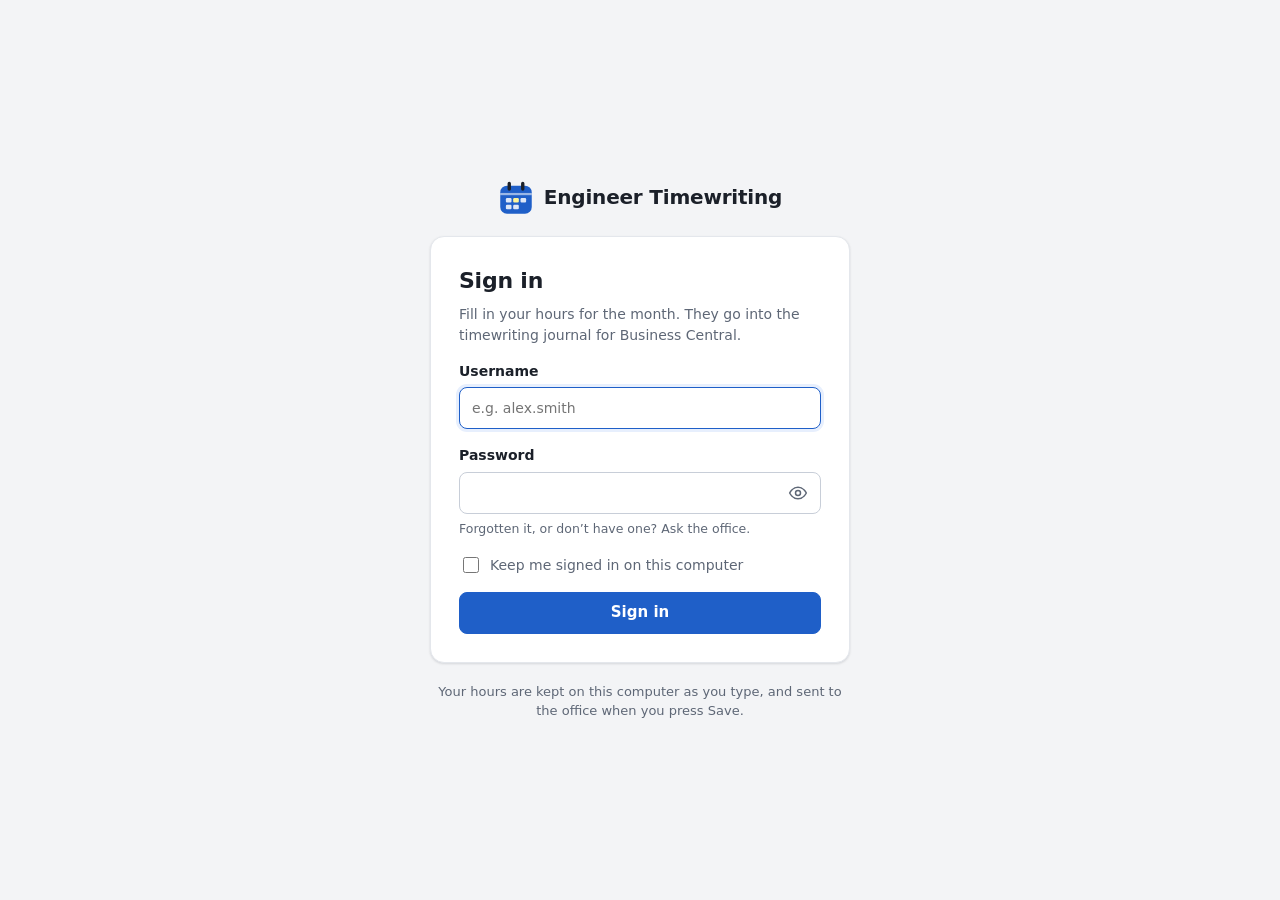
==== site/admin.html @ 4352479f "Engineer Timewriting Journal Maker Calendar timesheet website and the tools that build the Business " ====
<!doctype html>
<html lang="en">
<head>
  <meta charset="utf-8">
  <meta name="viewport" content="width=device-width, initial-scale=1">
  <meta http-equiv="Content-Security-Policy" content="default-src 'none'; script-src 'self'; style-src 'self'; img-src 'self' data:; connect-src 'self' https://api.github.com; object-src 'none'; base-uri 'none'; form-action 'none'; frame-src 'none'; worker-src 'none'; manifest-src 'none'; require-trusted-types-for 'script'; trusted-types 'none'; upgrade-insecure-requests">
  <meta name="referrer" content="no-referrer">
  <meta name="robots" content="noindex">
  <title>Admin · Engineer Timewriting</title>
  <link rel="icon" href="assets/favicon.svg" type="image/svg+xml">
  <link rel="stylesheet" href="assets/styles.css">
  <script type="module" src="assets/admin.js"></script>
</head>
<body class="home-page">
  <header class="topbar">
    <a class="brand" href="admin.html">
      <svg viewBox="0 0 32 32" aria-hidden="true"><rect class="bm-bg" x="2" y="5" width="28" height="25" rx="6"/><path class="bm-line" d="M2 12.5h28"/><path class="bm-pin" d="M10 3v5M22 3v5"/><rect class="bm-cell" x="7" y="16" width="5" height="4" rx="1"/><rect class="bm-cell bm-hot" x="13.5" y="16" width="5" height="4" rx="1"/><rect class="bm-cell" x="20" y="16" width="5" height="4" rx="1"/><rect class="bm-cell" x="7" y="22" width="5" height="4" rx="1"/><rect class="bm-cell" x="13.5" y="22" width="5" height="4" rx="1"/></svg>
      <span>Engineer Timewriting</span>
    </a>
    <span class="topbar-title">Admin</span>
    <div class="user">
      <a id="timesheets-link" class="btn btn-sm" href="home.html" hidden>My timesheets</a>
      <span id="user-name" class="user-name"></span>
      <button id="change-password" class="btn btn-ghost btn-sm" type="button" hidden>Change password</button>
      <a class="btn btn-ghost btn-sm" href="index.html?signout=1">Sign out</a>
    </div>
  </header>

  <main class="home home-wide">
    <div id="notices" class="notices" aria-live="polite"></div>

    <section id="jobs-card" class="card admin-card" aria-labelledby="jobs-title">
      <div class="card-head">
        <h1 id="jobs-title">Job list</h1>
        <p id="jobs-current" class="muted">Loading…</p>
      </div>
      <div class="card-body">
        <label id="dropzone" class="dropzone">
          <input id="report-file" class="sr-only" type="file" accept=".xlsx,application/vnd.openxmlformats-officedocument.spreadsheetml.sheet">
          <span class="dropzone-icon" aria-hidden="true">⇪</span>
          <strong>Upload a new Job Task Overview report</strong>
          <span class="muted">Drop the .xlsx exported from Business Central here, or click to choose it. It replaces the current report.</span>
        </label>
        <ol id="upload-steps" class="steps" aria-live="polite" hidden></ol>
      </div>
    </section>

    <section id="staff-card" class="card admin-card" aria-labelledby="staff-title">
      <div class="card-head">
        <h2 id="staff-title">Engineers</h2>
        <p class="muted">Who can sign in to fill in timesheets, and the recharge rate (per hour) used in their journal lines. Changes apply to every month that isn’t closed.</p>
      </div>
      <div id="staff" class="card-body"><p class="muted">Loading…</p></div>
    </section>

    <section id="journals-card" class="card admin-card" aria-labelledby="journals-title">
      <div class="card-head">
        <h2 id="journals-title">Journals</h2>
        <p class="muted">Rebuilt automatically each time an engineer saves. Download the CSV to upload to Business Central, then <strong>Close</strong> the month: that freezes its journal, so later changes to timesheets or rates don’t alter it.</p>
      </div>
      <div id="journals" class="card-body"><p class="muted">Loading…</p></div>
    </section>
  </main>
</body>
</html>
---- site/assets/styles.css ----
/* Engineer Timewriting: one stylesheet for the sign-in and timesheet pages. */

:root {
  --bg: #f3f4f6;
  --surface: #ffffff;
  --head: #f8f9fb;
  --head-weekend: #eef0f4;
  --hover: #f5f7fa;
  --line: #e4e7ec;
  --line-strong: #c8ced8;
  --text: #1b2029;
  --muted: #5e6776;
  --faint: #8b93a1;
  --accent: #1f5fc8;
  --accent-hover: #194fa8;
  --accent-weak: #e7effd;
  --accent-text: #ffffff;
  --weekend: #f6f7f9;
  --today-col: #fffbea;
  --row-focus: rgba(31, 95, 200, 0.05);
  --filled: #f2f6fe;
  --capex: #6a3fc1;
  --capex-bg: #efe8fc;
  --revex: #0d7653;
  --revex-bg: #e1f4ec;
  --danger: #b4231a;
  --danger-bg: #fdeceb;
  --warn: #8a5800;
  --warn-bg: #fff4d9;
  --ok: #0d7653;
  --ok-bg: #e1f4ec;
  --info-bg: #eaf1fd;
  --yellow: #fff59a;
  --shadow: 0 1px 2px rgba(16, 24, 40, 0.05), 0 1px 3px rgba(16, 24, 40, 0.08);
  --shadow-lg: 0 12px 32px rgba(16, 24, 40, 0.16);
  --radius: 10px;
  --w-label: 300px;
  --w-type: 92px;
  --w-total: 64px;
  --w-day: 44px;
  --h-head: 46px;
  --row-h: 40px;
  color-scheme: light;
}

@media (prefers-color-scheme: dark) {
  :root:not([data-theme="light"]) {
    --bg: #0e1116;
    --surface: #161a20;
    --head: #1b2028;
    --head-weekend: #20262f;
    --hover: #1d222a;
    --line: #2a303a;
    --line-strong: #3b4350;
    --text: #e7eaef;
    --muted: #a3abb8;
    --faint: #7c8594;
    --accent: #6ea3ff;
    --accent-hover: #8db7ff;
    --accent-weak: #1b2a43;
    --accent-text: #0b1222;
    --weekend: #191d24;
    --today-col: #2a2614;
    --row-focus: rgba(110, 163, 255, 0.07);
    --filled: #1a2333;
    --capex: #c4a8ff;
    --capex-bg: #2a2143;
    --revex: #5fd3a7;
    --revex-bg: #12302a;
    --danger: #ff8d84;
    --danger-bg: #3a1c1a;
    --warn: #f0c35a;
    --warn-bg: #352b12;
    --ok: #5fd3a7;
    --ok-bg: #12302a;
    --info-bg: #17243a;
    --yellow: #5a5314;
    --shadow: 0 1px 2px rgba(0, 0, 0, 0.4);
    --shadow-lg: 0 12px 32px rgba(0, 0, 0, 0.5);
    color-scheme: dark;
  }
}

*, *::before, *::after { box-sizing: border-box; }

html, body { margin: 0; }

body {
  background: var(--bg);
  color: var(--text);
  font: 14px/1.45 system-ui, -apple-system, "Segoe UI", Roboto, "Helvetica Neue", Arial, sans-serif;
  -webkit-font-smoothing: antialiased;
}

button, input, select { font: inherit; color: inherit; }

[hidden] { display: none !important; }

.muted { color: var(--muted); }

/* ------------------------------------------------------------------ brand */

.brand {
  display: inline-flex;
  align-items: center;
  gap: 10px;
  color: var(--text);
  text-decoration: none;
  font-weight: 650;
  letter-spacing: -0.01em;
  white-space: nowrap;
}
.brand svg { width: 28px; height: 28px; flex: none; }
.brand-lg { font-size: 20px; }
.brand-lg svg { width: 36px; height: 36px; }
.bm-bg { fill: var(--accent); }
.bm-line { stroke: var(--accent-text); stroke-width: 2; opacity: 0.55; }
.bm-pin { stroke: var(--text); stroke-width: 3; stroke-linecap: round; }
.bm-cell { fill: var(--accent-text); opacity: 0.85; }
.bm-hot { fill: var(--yellow); opacity: 1; }

/* ---------------------------------------------------------------- buttons */

.btn {
  display: inline-flex;
  align-items: center;
  justify-content: center;
  gap: 6px;
  height: 36px;
  padding: 0 14px;
  border: 1px solid var(--line-strong);
  border-radius: 8px;
  background: var(--surface);
  color: var(--text);
  font-weight: 550;
  text-decoration: none;
  cursor: pointer;
  transition: background 0.15s, border-color 0.15s, box-shadow 0.15s;
}
.btn:hover { background: var(--hover); }
.btn:focus-visible, .icon-btn:focus-visible { outline: 2px solid var(--accent); outline-offset: 2px; }
.btn:disabled { opacity: 0.55; cursor: default; }
.btn-primary { background: var(--accent); border-color: var(--accent); color: var(--accent-text); }
.btn-primary:hover { background: var(--accent-hover); border-color: var(--accent-hover); }
.btn-primary.attention { box-shadow: 0 0 0 4px var(--accent-weak); }
.btn-ghost { border-color: transparent; background: transparent; }
.btn-sm { height: 30px; padding: 0 10px; font-size: 13px; }
.btn-block { width: 100%; height: 42px; font-size: 15px; }

.icon-btn {
  display: inline-grid;
  place-items: center;
  width: 32px;
  height: 32px;
  border: 0;
  border-radius: 8px;
  background: transparent;
  color: var(--muted);
  font-size: 20px;
  line-height: 1;
  cursor: pointer;
}
.icon-btn:hover { background: var(--hover); color: var(--text); }
.icon-btn:disabled { opacity: 0.4; cursor: default; }

/* --------------------------------------------------------------- sign in */

.signin-page { min-height: 100vh; display: grid; place-items: center; padding: 24px 16px; }
.signin { width: 100%; max-width: 420px; display: grid; gap: 20px; justify-items: center; }
.card { background: var(--surface); border: 1px solid var(--line); border-radius: 14px; box-shadow: var(--shadow); }
.signin-card { width: 100%; padding: 28px; display: grid; gap: 16px; }
.signin-card h1 { margin: 0; font-size: 22px; letter-spacing: -0.01em; }
.signin-card > p { margin: -8px 0 0; }
.field { display: grid; gap: 6px; }
.field > span { font-weight: 600; }
.field small { color: var(--muted); font-size: 12.5px; }
.field input {
  height: 42px;
  padding: 0 12px;
  border: 1px solid var(--line-strong);
  border-radius: 8px;
  background: var(--surface);
}
.field input:focus { outline: none; border-color: var(--accent); box-shadow: 0 0 0 3px var(--accent-weak); }
.check { display: flex; align-items: center; gap: 8px; color: var(--muted); }
.check input { width: 16px; height: 16px; accent-color: var(--accent); }
.form-message { margin: 0; padding: 10px 12px; border-radius: 8px; background: var(--danger-bg); color: var(--danger); }
.name-check { padding: 12px; border-radius: 8px; background: var(--warn-bg); color: var(--text); }
.name-check p { margin: 0 0 10px; }
.name-options { display: flex; flex-wrap: wrap; gap: 8px; }
.signin-foot { margin: 0; text-align: center; font-size: 13px; }

/* --------------------------------------------------------------- app page */

.app-page { height: 100vh; height: 100dvh; display: flex; flex-direction: column; overflow: hidden; }

.topbar {
  flex: none;
  display: grid;
  grid-template-columns: 1fr auto 1fr;
  align-items: center;
  gap: 12px;
  height: 60px;
  padding: 0 16px;
  background: var(--surface);
  border-bottom: 1px solid var(--line);
}
.month-nav { display: flex; align-items: center; gap: 4px; }
.month-label { margin: 0; min-width: 170px; text-align: center; font-size: 18px; font-weight: 650; letter-spacing: -0.01em; }
.user { justify-self: end; display: flex; align-items: center; gap: 8px; min-width: 0; }
.user-name { font-weight: 600; overflow: hidden; text-overflow: ellipsis; white-space: nowrap; }

.app-main { flex: 1; min-height: 0; display: flex; flex-direction: column; gap: 12px; padding: 16px; }
.loading { padding: 48px 16px; text-align: center; color: var(--muted); }
.meta { flex: none; margin: 0; font-size: 12.5px; color: var(--faint); }

.notices { flex: none; display: grid; gap: 8px; }
.notices:empty { display: none; }
.notice {
  display: flex;
  flex-wrap: wrap;
  align-items: center;
  gap: 6px 12px;
  padding: 10px 14px;
  border-radius: 10px;
  border: 1px solid transparent;
}
.notice-text { flex: 1 1 320px; }
.notice-list { flex-basis: 100%; margin: 2px 0 0; padding-left: 20px; }
.notice-info { background: var(--info-bg); }
.notice-warn { background: var(--warn-bg); }
.notice-warn strong { color: var(--warn); }
.notice-error { background: var(--danger-bg); color: var(--danger); }

/* --------------------------------------------------------------- the grid */

.grid-wrap {
  flex: 1;
  min-height: 220px;
  overflow: auto;
  background: var(--surface);
  border: 1px solid var(--line);
  border-radius: var(--radius);
  box-shadow: var(--shadow);
  overscroll-behavior: contain;
}
.grid-wrap.busy { opacity: 0.55; cursor: progress; }

.grid {
  border-collapse: separate;
  border-spacing: 0;
  table-layout: fixed;
  width: max-content;
  min-width: 100%;
  font-variant-numeric: tabular-nums;
}
.col-label { width: var(--w-label); }
.col-type { width: var(--w-type); }
.col-total { width: var(--w-total); }
.col-day { width: var(--w-day); }

.grid th, .grid td {
  padding: 0;
  height: var(--row-h);
  border-right: 1px solid var(--line);
  border-bottom: 1px solid var(--line);
  background-color: var(--surface);
  text-align: center;
  vertical-align: middle;
  font-weight: 400;
}
.grid thead th {
  position: sticky;
  top: 0;
  z-index: 3;
  height: var(--h-head);
  background-color: var(--head);
  color: var(--muted);
  font-size: 12px;
  font-weight: 600;
}
.grid thead tr.totals th {
  top: var(--h-head);
  height: 32px;
  color: var(--text);
  font-size: 13px;
  border-bottom: 1px solid var(--line-strong);
}
.grid thead th.weekend { background-color: var(--head-weekend); }
.grid thead .c-label { padding: 0 12px; text-align: left; }
.totals-label { font-weight: 600; }
.daytotal { font-weight: 600 !important; }
.daytotal.over { color: var(--danger) !important; background-color: var(--danger-bg) !important; }
.grand { font-weight: 700 !important; }

.dow { display: block; font-size: 10.5px; text-transform: uppercase; letter-spacing: 0.04em; }
.dom { display: block; margin: 1px auto 0; width: 24px; height: 22px; line-height: 22px; color: var(--text); font-size: 14px; font-weight: 650; }
.grid thead th.today .dom { border-radius: 999px; background: var(--accent); color: var(--accent-text); }
.grid thead th.focus-col { box-shadow: inset 0 -3px 0 var(--accent); color: var(--text); }

.sticky-1 { position: sticky; left: 0; z-index: 2; text-align: left !important; }
.sticky-2 { position: sticky; left: var(--w-label); z-index: 2; }
.sticky-3 { position: sticky; left: calc(var(--w-label) + var(--w-type)); z-index: 2; box-shadow: inset -1px 0 0 var(--line-strong); }
.grid thead .sticky-1, .grid thead .sticky-2, .grid thead .sticky-3 { z-index: 5; }

td.weekend { background-color: var(--weekend); }
td.today { background-color: var(--today-col); }
.week-start { box-shadow: inset 1px 0 0 var(--line-strong); }
.grid thead th.week-start.focus-col { box-shadow: inset 1px 0 0 var(--line-strong), inset 0 -3px 0 var(--accent); }

.c-total { font-weight: 650; }
.c-type { padding: 0 6px !important; }

.cell {
  display: block;
  width: 100%;
  height: calc(var(--row-h) - 1px);
  margin: 0;
  padding: 0 2px;
  border: 0;
  border-radius: 0;
  background: transparent;
  text-align: center;
  font-variant-numeric: tabular-nums;
}
.cell:hover { background: var(--hover); }
.cell:not(:placeholder-shown) { background: var(--filled); font-weight: 600; }
.cell:focus { outline: 2px solid var(--accent); outline-offset: -2px; background: var(--surface); }
.cell.invalid { background: var(--danger-bg); color: var(--danger); }

tr.focus-row > td { background-image: linear-gradient(var(--row-focus), var(--row-focus)); }
tr.flash > td { animation: flash 1.2s ease-out; }
@keyframes flash { from { background-image: linear-gradient(var(--accent-weak), var(--accent-weak)); } }

.pill {
  display: inline-block;
  padding: 2px 8px;
  border-radius: 999px;
  font-size: 11.5px;
  font-weight: 700;
  letter-spacing: 0.03em;
}
.pill-capex { background: var(--capex-bg); color: var(--capex); }
.pill-revex { background: var(--revex-bg); color: var(--revex); }
.pill-problem { outline: 2px dashed var(--warn); outline-offset: 1px; }

.badge { padding: 1px 7px; border-radius: 999px; font-size: 11px; font-weight: 650; white-space: nowrap; }
.badge-warn { background: var(--warn-bg); color: var(--warn); }

/* job and other-time label cells: number, location and owner on top, description below */
.job-cell { vertical-align: top !important; padding: 2px 4px 2px 12px !important; }
.job-box {
  display: grid;
  grid-template-columns: auto 36px 36px minmax(0, 1fr) 24px;
  grid-template-rows: 18px 18px;
  column-gap: 4px;
  row-gap: 1px;
  align-items: center;
  height: calc(var(--row-h) - 5px);
}
.job-head, .job-details { display: contents; }
.job-no { grid-row: 1; grid-column: 1; font-weight: 700; font-size: 13.5px; letter-spacing: 0.01em; }
.job-details .loc { grid-row: 1; grid-column: 2; text-align: center; }
.job-details .owner { grid-row: 1; grid-column: 3; text-align: center; }
.job-head .badge { grid-row: 1; grid-column: 4; justify-self: start; }
.job-head .remove-row { grid-row: 1 / 3; grid-column: 5; }
.job-details .desc { grid-row: 2; grid-column: 1 / 5; }
.detail {
  width: 100%;
  min-width: 0;
  height: 18px;
  padding: 0 3px;
  border: 1px solid transparent;
  border-radius: 4px;
  background: transparent;
  color: var(--muted);
  font-size: 12px;
  text-overflow: ellipsis;
}
.detail:hover { border-color: var(--line); }
.detail:focus { outline: none; border-color: var(--accent); background: var(--surface); color: var(--text); }
.detail::placeholder { color: var(--faint); }
.job-details .desc { padding-left: 0; }
.job-details .desc:hover, .job-details .desc:focus { padding-left: 3px; }

.remove-row { width: 24px; height: 24px; font-size: 17px; opacity: 0.55; }
tr:hover .remove-row, .remove-row:focus-visible { opacity: 1; }
.other-cell { padding: 0 4px 0 12px !important; }
.other-head { display: flex; align-items: center; gap: 6px; }
.other-name { flex: 1; min-width: 0; padding-left: 4px; overflow: hidden; text-overflow: ellipsis; white-space: nowrap; }
.other-label { flex: 1; height: 28px; font-size: 13.5px; color: var(--text); }

.closed-note { color: var(--muted); font-style: italic; text-align: left !important; padding: 0 12px !important; }

/* section headings, adders and the empty state */
.section-row th, .section-row td { height: 34px; background-color: var(--head); border-bottom-color: var(--line-strong); }
.section-title { padding: 0 12px !important; font-size: 13px; font-weight: 700 !important; color: var(--text); }
.section-hint { margin-left: 10px; color: var(--muted); font-weight: 400; font-size: 12.5px; }
.section-other .section-row th, .section-other .section-row td { border-top: 1px solid var(--line-strong); }

.adder-row td { height: 52px; }
.adder-cell { padding: 0 10px !important; }
.adder-fill, .section-fill { background-color: var(--surface); }
.combo, .other-adder { position: relative; display: flex; align-items: center; }
.combo-plus { position: absolute; left: 10px; color: var(--accent); font-weight: 700; pointer-events: none; }
.combo-input, .other-select {
  width: 100%;
  height: 34px;
  padding: 0 10px 0 26px;
  border: 1px dashed var(--line-strong);
  border-radius: 8px;
  background: var(--surface);
}
.combo-input:focus, .other-select:focus { outline: none; border-style: solid; border-color: var(--accent); box-shadow: 0 0 0 3px var(--accent-weak); }
.other-select { appearance: none; cursor: pointer; color: var(--muted); }
.combo-hint:not(:empty) {
  position: absolute;
  top: calc(100% + 4px);
  left: 0;
  right: 0;
  z-index: 6;
  padding: 8px 10px;
  border-radius: 8px;
  background: var(--warn-bg);
  color: var(--text);
  font-size: 12.5px;
  white-space: normal;
  box-shadow: var(--shadow-lg);
}

.empty-row td { height: auto; }
.empty-cell { padding: 14px 12px !important; }
.empty-cell p { margin: 0 0 8px; color: var(--muted); }

.listbox {
  position: fixed;
  z-index: 40;
  max-height: 260px;
  overflow: auto;
  margin: 0;
  padding: 4px;
  list-style: none;
  background: var(--surface);
  border: 1px solid var(--line-strong);
  border-radius: 10px;
  box-shadow: var(--shadow-lg);
}
.listbox li {
  display: flex;
  align-items: center;
  justify-content: space-between;
  padding: 7px 10px;
  border-radius: 6px;
  font-variant-numeric: tabular-nums;
  font-weight: 600;
  cursor: pointer;
}
.listbox li[aria-selected="true"], .listbox li:hover { background: var(--accent-weak); }
.listbox .opt-tag { font-size: 11px; font-weight: 600; color: var(--muted); }
.listbox .opt-empty { color: var(--muted); font-weight: 400; cursor: default; }

/* ------------------------------------------------------------- save bar */

.savebar {
  flex: none;
  display: flex;
  align-items: center;
  gap: 16px;
  padding: 10px 16px;
  background: var(--surface);
  border-top: 1px solid var(--line);
}
.savebar-status { flex: 1; min-width: 0; }
.save-status { font-weight: 600; }
.save-status[data-tone="ok"] { color: var(--ok); }
.save-status[data-tone="warn"] { color: var(--warn); }
.save-status[data-tone="muted"] { color: var(--muted); }
.savebar-totals { display: flex; gap: 14px; color: var(--muted); white-space: nowrap; }
.savebar-totals strong { color: var(--text); font-variant-numeric: tabular-nums; }
.savebar-actions { display: flex; gap: 8px; }
.savebar-actions .btn-primary { min-width: 92px; }

/* ---------------------------------------------------------- toast, dialog */

.toast {
  position: fixed;
  left: 50%;
  bottom: 76px;
  z-index: 60;
  display: flex;
  align-items: center;
  gap: 12px;
  max-width: min(560px, calc(100vw - 32px));
  padding: 10px 14px;
  border-radius: 10px;
  background: var(--text);
  color: var(--surface);
  box-shadow: var(--shadow-lg);
  opacity: 0;
  pointer-events: none;
  transform: translate(-50%, 8px);
  transition: opacity 0.2s, transform 0.2s;
}
.toast.show { opacity: 1; pointer-events: auto; transform: translate(-50%, 0); }
.toast[data-tone="error"] { background: var(--danger); color: #fff; }
.toast-action { border: 0; background: transparent; color: inherit; font-weight: 700; text-decoration: underline; cursor: pointer; }

.dialog {
  width: min(720px, calc(100vw - 32px));
  max-height: calc(100vh - 64px);
  padding: 0;
  border: 1px solid var(--line);
  border-radius: 14px;
  background: var(--surface);
  color: var(--text);
  box-shadow: var(--shadow-lg);
}
.dialog::backdrop { background: rgba(10, 14, 20, 0.45); }
.dialog-head { display: flex; align-items: center; justify-content: space-between; padding: 16px 20px; border-bottom: 1px solid var(--line); }
.dialog-head h2 { margin: 0; font-size: 18px; }
.dialog-body { padding: 16px 20px 20px; overflow: auto; }
.dialog-body > p { margin-top: 0; }
.dialog-wide { width: min(1240px, calc(100vw - 32px)); }
.journal-wrap { overflow: auto; border: 1px solid var(--line); border-radius: 8px; }
table.journal-table { width: max-content; min-width: 100%; border-collapse: collapse; font-size: 12px; font-variant-numeric: tabular-nums; }
table.journal-table th, table.journal-table td { padding: 6px 8px; border-right: 1px solid var(--line); border-bottom: 1px solid var(--line); text-align: left; white-space: nowrap; }
table.journal-table thead th { position: sticky; top: 0; background: var(--head); font-weight: 650; white-space: normal; vertical-align: bottom; }
table.journal-table .num { text-align: right; }
table.journal-table .yellow { background: var(--yellow); }
table.journal-table tr.balancing td { font-weight: 650; border-bottom: 2px solid var(--line-strong); }
.preview-total { margin: 10px 0 0; color: var(--muted); font-size: 13px; }
.preview-meta { display: grid; grid-template-columns: max-content 1fr; gap: 4px 16px; margin: 0 0 14px; }
.preview-meta dt { color: var(--muted); }
.preview-meta dd { margin: 0; font-weight: 600; }
.preview-table { width: 100%; border-collapse: collapse; font-variant-numeric: tabular-nums; }
.preview-table th, .preview-table td { padding: 7px 10px; border-bottom: 1px solid var(--line); text-align: left; }
.preview-table thead th { font-size: 12.5px; }
.preview-table th.yellow { background: var(--yellow); }
.preview-table .num { text-align: right; }
.preview-table tfoot th { border-bottom: 0; }

/* ------------------------------------------------------- my timesheets */

.home-page { min-height: 100vh; }
.home { max-width: 960px; margin: 0 auto; padding: 24px 16px 40px; display: grid; gap: 16px; }
.home-wide { max-width: 1280px; }
.hero { display: flex; flex-wrap: wrap; align-items: center; justify-content: space-between; gap: 16px 24px; padding: 24px; }
.eyebrow { margin: 0; color: var(--muted); font-size: 12px; font-weight: 650; letter-spacing: 0.06em; text-transform: uppercase; }
.hero h1 { margin: 2px 0 6px; font-size: 28px; letter-spacing: -0.02em; }
.hero-status { margin: 0; }
.hero-actions { display: flex; flex-wrap: wrap; gap: 8px; }
.chip { display: inline-block; margin-right: 8px; padding: 2px 10px; border-radius: 999px; font-size: 12.5px; font-weight: 650; white-space: nowrap; }
.status-inline { display: none; }
.chip-ok { background: var(--ok-bg); color: var(--ok); }
.chip-warn { background: var(--warn-bg); color: var(--warn); }
.chip-muted { background: var(--head); color: var(--muted); }

.sheets-card { padding: 0; overflow: hidden; }
.sheets-head { padding: 20px 24px 12px; }
.sheets-head h2 { margin: 0 0 4px; font-size: 17px; }
.sheets-head p { margin: 0; }
.pad { margin: 0; padding: 4px 24px 24px; }
.sheets { width: 100%; border-collapse: collapse; font-variant-numeric: tabular-nums; }
.sheets th, .sheets td { padding: 11px 24px; border-top: 1px solid var(--line); text-align: left; font-weight: 400; }
.sheets thead th { background: var(--head); color: var(--muted); font-size: 12px; font-weight: 600; }
.sheets tbody th a { color: var(--text); font-weight: 650; text-decoration: none; }
.sheets tbody th a:hover { text-decoration: underline; }
.sheets .num { text-align: right; }
.row-actions { text-align: right !important; white-space: nowrap; }
.row-actions .btn + .btn { margin-left: 6px; }
.reuse-row td { padding: 12px 24px; background: var(--info-bg); border-top: 0; }
.reuse-panel { display: flex; flex-wrap: wrap; align-items: center; gap: 8px; }
.reuse-select { height: 30px; padding: 0 8px; border: 1px solid var(--line-strong); border-radius: 6px; background: var(--surface); }
.sr-only { position: absolute; width: 1px; height: 1px; overflow: hidden; clip-path: inset(50%); white-space: nowrap; }

/* -------------------------------------------------------------- admin page */

.topbar-title { justify-self: center; font-weight: 650; color: var(--muted); }
.admin-card { padding: 0; overflow: visible; }
.card-head { padding: 20px 24px 4px; }
.card-head h1, .card-head h2 { margin: 0 0 4px; font-size: 18px; letter-spacing: -0.01em; }
.card-head p { margin: 0; }
.card-body { padding: 16px 24px 24px; }
.dropzone {
  display: grid;
  justify-items: center;
  gap: 4px;
  padding: 28px 16px;
  border: 2px dashed var(--line-strong);
  border-radius: 12px;
  background: var(--head);
  text-align: center;
  cursor: pointer;
  transition: border-color 0.15s, background 0.15s;
}
.dropzone:hover, .dropzone.over { border-color: var(--accent); background: var(--accent-weak); }
.dropzone:focus-within { outline: 2px solid var(--accent); outline-offset: 2px; }
.dropzone.disabled { opacity: 0.55; pointer-events: none; }
.dropzone-icon { font-size: 26px; line-height: 1; color: var(--accent); }
.steps { display: grid; gap: 8px; margin: 16px 0 0; padding: 0; list-style: none; }
.steps li { display: flex; align-items: flex-start; gap: 10px; }
.step-icon {
  flex: none;
  display: inline-grid;
  place-items: center;
  width: 20px;
  height: 20px;
  margin-top: 1px;
  border-radius: 999px;
  font-size: 12px;
  font-weight: 800;
}
[data-tone="ok"] > .step-icon { background: var(--ok-bg); color: var(--ok); }
[data-tone="error"] > .step-icon { background: var(--danger-bg); color: var(--danger); }
[data-tone="error"] { color: var(--danger); }
[data-tone="busy"] > .step-icon { border: 2px solid var(--line-strong); border-top-color: var(--accent); animation: spin 0.8s linear infinite; }
@keyframes spin { to { transform: rotate(360deg); } }
.home > * { min-width: 0; }
.journals { table-layout: fixed; }
.journals thead th:nth-child(1) { width: 32%; }
.journals thead th:nth-child(3) { width: 168px; }
.journals th, .journals td { vertical-align: middle; }
.row-note { display: block; color: var(--muted); font-size: 12.5px; font-weight: 400; }
.download-cell { white-space: nowrap; }
.download-cell .btn, .workbooks > summary { white-space: nowrap; }
.download-cell > * + * { margin-left: 6px; }
.workbooks { position: relative; display: inline-block; }
.workbooks > summary { list-style: none; }
.workbooks > summary::-webkit-details-marker { display: none; }
.workbook-list {
  position: absolute;
  z-index: 20;
  top: calc(100% + 4px);
  left: 0;
  display: grid;
  min-width: 200px;
  padding: 4px;
  background: var(--surface);
  border: 1px solid var(--line-strong);
  border-radius: 10px;
  box-shadow: var(--shadow-lg);
}
.link-btn { padding: 7px 10px; border: 0; border-radius: 6px; background: transparent; text-align: left; cursor: pointer; }
.link-btn:hover, .link-btn:focus-visible { background: var(--accent-weak); outline: none; }
.journal-row > td { padding: 4px 12px 20px !important; border-top: 0 !important; }
.checks { margin-top: 12px; padding: 10px 14px; border-radius: 8px; }
.checks ul { margin: 6px 0 0; padding-left: 20px; }
.checks-warn { background: var(--warn-bg); }
.checks-ok { background: var(--ok-bg); color: var(--ok); }

.chip-inline { margin: 0 0 0 8px; font-size: 11.5px; }
.staff td, .staff th { vertical-align: middle; }
.rate-prefix { margin-right: 4px; color: var(--muted); }
.rate-input { width: 90px; height: 32px; padding: 0 8px; border: 1px solid var(--line-strong); border-radius: 6px; background: var(--surface); font-variant-numeric: tabular-nums; }
.rate-input:invalid { border-color: var(--danger); }
.add-input { flex: 1; min-width: 180px; height: 34px; padding: 0 10px; border: 1px solid var(--line-strong); border-radius: 8px; background: var(--surface); }
.add-row { display: flex; flex-wrap: wrap; align-items: center; gap: 8px; margin-top: 16px; }
.password { font-size: 13px; margin-right: 6px; }
.password-cell { white-space: nowrap; }
.password-cell .link-btn { padding: 4px 6px; }
.staff tr.removing th, .staff tr.removing td { text-decoration: line-through; color: var(--muted); }
.staff tr.removing .row-actions { text-decoration: none; }
.staff tr.pending th, .staff tr.pending td { background: var(--info-bg); }
.former { margin-top: 16px; }
.former summary { cursor: pointer; font-weight: 600; }
.former ul { margin: 6px 0 0; padding-left: 20px; }
.staff-actions { display: flex; flex-wrap: wrap; align-items: center; gap: 12px; margin-top: 18px; }
.staff-status { display: flex; align-items: center; gap: 8px; }
.staff-status[data-tone="ok"] { color: var(--ok); }

.section-head { display: flex; align-items: center; justify-content: space-between; gap: 8px; }
.copy-select { height: 26px; max-width: 190px; padding: 0 6px; border: 1px solid var(--line-strong); border-radius: 6px; background: var(--surface); font-size: 12.5px; font-weight: 400; cursor: pointer; }
.readonly .adder-row, .readonly .remove-row { display: none; }
.readonly .cell, .readonly .detail { cursor: default; }

.password-wrap { position: relative; display: block; }
.password-wrap input { width: 100%; padding-right: 46px; }
.peek-btn { position: absolute; top: 50%; right: 6px; transform: translateY(-50%); display: grid; place-items: center; width: 34px; height: 34px; border: 0; border-radius: 6px; background: transparent; color: var(--muted); cursor: pointer; }
.peek-btn:hover { background: var(--hover); color: var(--text); }
.peek-btn:focus-visible { outline: 2px solid var(--accent); outline-offset: 1px; }
.peek-btn svg { width: 20px; height: 20px; fill: none; stroke: currentColor; stroke-width: 1.8; stroke-linecap: round; stroke-linejoin: round; }
.peek-btn[aria-pressed="false"] .slash { display: none; }
.field .password-wrap input { box-sizing: border-box; }
.link-all { font-weight: 650; border-bottom: 1px solid var(--line); border-radius: 6px 6px 0 0; }

html.framed body { display: none !important; }
.dialog-small { width: min(460px, calc(100vw - 32px)); }
.cp-form { display: grid; gap: 14px; }
.cp-form .field input { height: 40px; padding: 0 12px; border: 1px solid var(--line-strong); border-radius: 8px; background: var(--surface); }
.cp-form .field input:focus { outline: none; border-color: var(--accent); box-shadow: 0 0 0 3px var(--accent-weak); }
.cp-actions { display: flex; justify-content: flex-end; gap: 8px; }

/* ----------------------------------------------------------- small screens */

@media (max-width: 760px) {
  :root { --w-label: 150px; --w-type: 68px; --w-total: 48px; --w-day: 42px; }
  .topbar { grid-template-columns: auto 1fr auto; height: 56px; padding: 0 8px; gap: 4px; }
  .brand span { display: none; }
  .month-nav { justify-self: center; }
  .month-label { min-width: 0; font-size: 16px; }
  .user-name { display: none; }
  .app-main { padding: 10px; gap: 10px; }
  .sticky-2, .sticky-3 { position: static; box-shadow: none; }
  .grid thead .sticky-2, .grid thead .sticky-3 { position: sticky; left: auto; }
  .job-details .loc, .job-details .owner { display: none; }
  .job-head .badge { grid-column: 2 / 5; }
  .section-hint { display: none; }
  .savebar { flex-wrap: wrap; gap: 8px 12px; padding: 8px 10px; }
  .savebar-totals { order: 3; flex-basis: 100%; gap: 10px; font-size: 13px; }
  .savebar-actions .btn { padding: 0 10px; }
  .toast { bottom: 110px; }
  .home { padding: 16px 10px 32px; }
  .hero { padding: 18px; }
  .hero h1 { font-size: 24px; }
  .sheets th, .sheets td { padding: 10px 12px; }
  .sheets-card .sheets th:nth-child(2), .sheets-card .sheets td:nth-child(2),
  .sheets-card .sheets th:nth-child(4), .sheets-card .sheets td:nth-child(4) { display: none; }
  .status-inline { display: block; width: fit-content; margin-top: 4px; font-size: 11.5px; font-weight: 600; }
  .row-actions .btn { display: flex; width: 100%; padding: 0 10px; }
  .row-actions .btn + .btn { margin: 6px 0 0; }
  .reuse-row td { padding: 12px; }
  .topbar-title { display: none; }
  .card-head { padding: 16px 16px 4px; }
  .card-body { padding: 12px 16px 16px; }
  .download-cell { white-space: normal; }
  .download-cell > * { margin: 0 6px 6px 0 !important; }
  .journal-row > td { padding: 4px 12px 16px !important; }
  .journals thead th:nth-child(1) { width: 36%; }
  .journals thead th:nth-child(3) { width: 96px; }
}
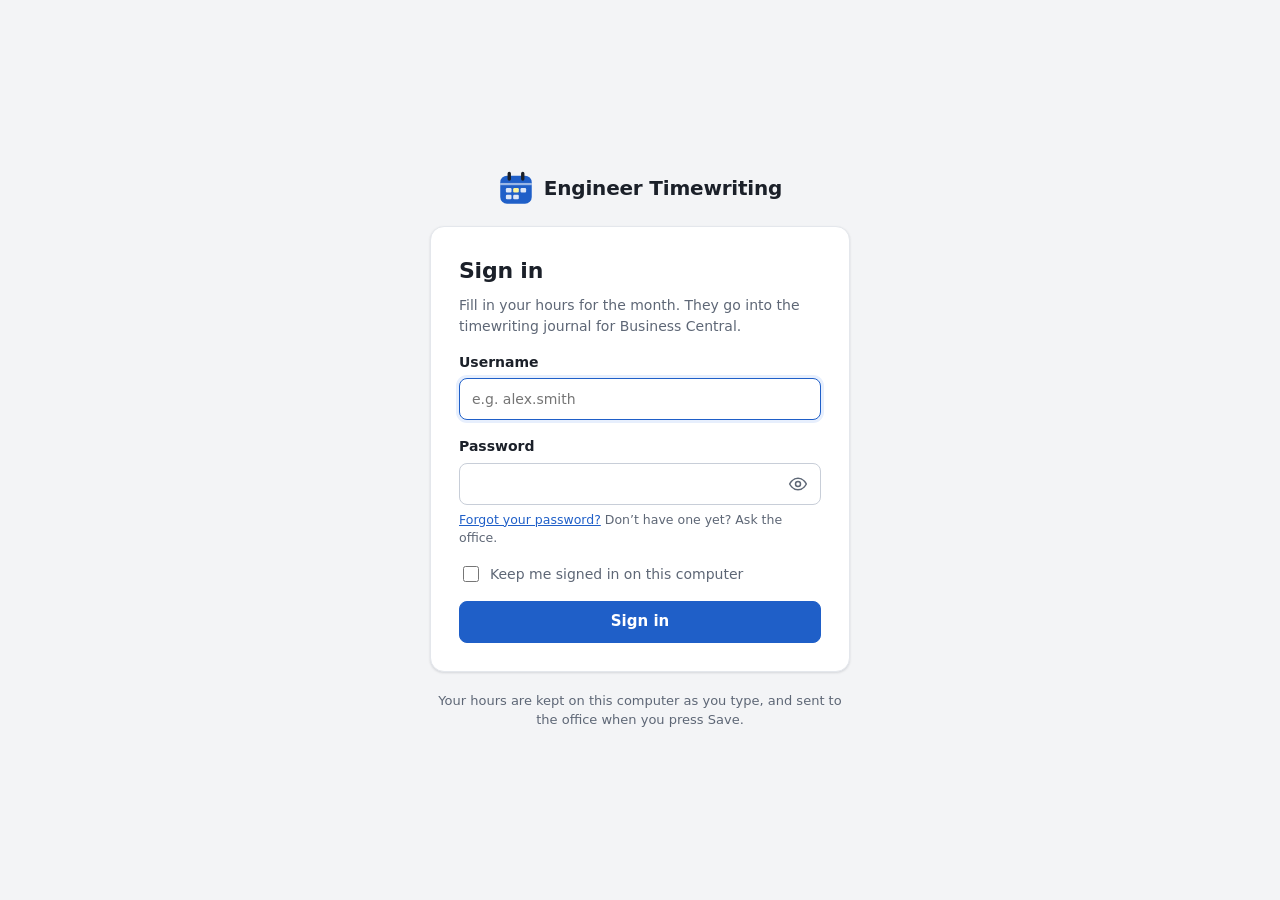
==== commit d8c3880b: "Settings page, password reset by email, hold-to-show eye, fireworks, changing MASTER_KEY - Settings:" ====
--- a/site/admin.html
+++ b/site/admin.html
@@ -21,7 +21,7 @@
     <div class="user">
       <a id="timesheets-link" class="btn btn-sm" href="home.html" hidden>My timesheets</a>
       <span id="user-name" class="user-name"></span>
-      <button id="change-password" class="btn btn-ghost btn-sm" type="button" hidden>Change password</button>
+      <a class="btn btn-ghost btn-sm" href="settings.html">Settings</a>
       <a class="btn btn-ghost btn-sm" href="index.html?signout=1">Sign out</a>
     </div>
   </header>
--- a/site/assets/styles.css
+++ b/site/assets/styles.css
@@ -189,6 +189,8 @@
 .name-check p { margin: 0 0 10px; }
 .name-options { display: flex; flex-wrap: wrap; gap: 8px; }
 .signin-foot { margin: 0; text-align: center; font-size: 13px; }
+.signin a:not(.btn) { color: var(--accent); }
+.signin a:not(.btn):hover { color: var(--accent-hover); }
 
 /* --------------------------------------------------------------- app page */
 
@@ -679,20 +681,54 @@
 .peek-btn:hover { background: var(--hover); color: var(--text); }
 .peek-btn:focus-visible { outline: 2px solid var(--accent); outline-offset: 1px; }
 .peek-btn svg { width: 20px; height: 20px; fill: none; stroke: currentColor; stroke-width: 1.8; stroke-linecap: round; stroke-linejoin: round; }
-.peek-btn[aria-pressed="false"] .slash { display: none; }
+.peek-btn { touch-action: none; user-select: none; -webkit-user-select: none; -webkit-touch-callout: none; }
+.peek-btn .slash { display: none; }
+.peek-btn.showing { background: var(--accent-weak); color: var(--accent); }
+.peek-btn.showing .slash { display: inline; }
 .field .password-wrap input { box-sizing: border-box; }
 .link-all { font-weight: 650; border-bottom: 1px solid var(--line); border-radius: 6px 6px 0 0; }
 
 html.framed body { display: none !important; }
-.dialog-small { width: min(460px, calc(100vw - 32px)); }
-.cp-form { display: grid; gap: 14px; }
-.cp-form .field input { height: 40px; padding: 0 12px; border: 1px solid var(--line-strong); border-radius: 8px; background: var(--surface); }
-.cp-form .field input:focus { outline: none; border-color: var(--accent); box-shadow: 0 0 0 3px var(--accent-weak); }
-.cp-actions { display: flex; justify-content: flex-end; gap: 8px; }
+/* ------------------------------------------------- settings, forgot and reset */
+
+.settings { max-width: 720px; margin: 0 auto; padding: 24px 16px 40px; display: grid; gap: 16px; }
+.settings > * { min-width: 0; }
+.page-title { margin: 4px 0 0; font-size: 24px; letter-spacing: -0.01em; }
+.settings-card { padding: 20px 24px 24px; display: grid; gap: 14px; }
+.settings-card h2 { margin: 0; font-size: 17px; letter-spacing: -0.01em; }
+.settings-card p { margin: 0; }
+.facts { margin: 0; display: grid; gap: 8px; }
+.facts div { display: grid; grid-template-columns: 110px 1fr; gap: 12px; }
+.facts dt { color: var(--muted); }
+.facts dd { margin: 0; font-weight: 600; overflow-wrap: anywhere; }
+.settings-form { display: grid; gap: 14px; max-width: 440px; }
+.settings-form .btn { justify-self: start; }
+.form-ok { margin: 0; padding: 10px 12px; border-radius: 8px; background: var(--ok-bg); color: var(--ok); }
+.signin-alt { margin: 0; text-align: center; font-size: 13.5px; }
+.plain-list { margin: 0; padding-left: 18px; display: grid; gap: 4px; }
+#status-actions { display: grid; gap: 8px; }
+#status-actions:empty { display: none; }
+
+/* -------------------------------------------------------- admin: emails */
+
+#staff { overflow-x: auto; }
+.staff th, .staff td { padding-left: 12px; padding-right: 12px; }
+.email-input { width: 210px; height: 32px; padding: 0 8px; border: 1px solid var(--line-strong); border-radius: 6px; background: var(--surface); }
+.email-input.invalid { border-color: var(--danger); }
+.add-row .email-input { height: 34px; border-radius: 8px; }
+.office { margin-top: 22px; }
+.office h3 { margin: 0 0 4px; font-size: 15px; }
+.office > p { margin: 0 0 8px; }
+
+/* ------------------------------------------------------------- fireworks */
+
+.fireworks { position: fixed; inset: 0; width: 100vw; height: 100vh; pointer-events: none; z-index: 9999; }
 
 /* ----------------------------------------------------------- small screens */
 
 @media (max-width: 760px) {
+  .facts div { grid-template-columns: 1fr; gap: 2px; }
+  .settings-card { padding: 18px 16px 20px; }
   :root { --w-label: 150px; --w-type: 68px; --w-total: 48px; --w-day: 42px; }
   .topbar { grid-template-columns: auto 1fr auto; height: 56px; padding: 0 8px; gap: 4px; }
   .brand span { display: none; }
